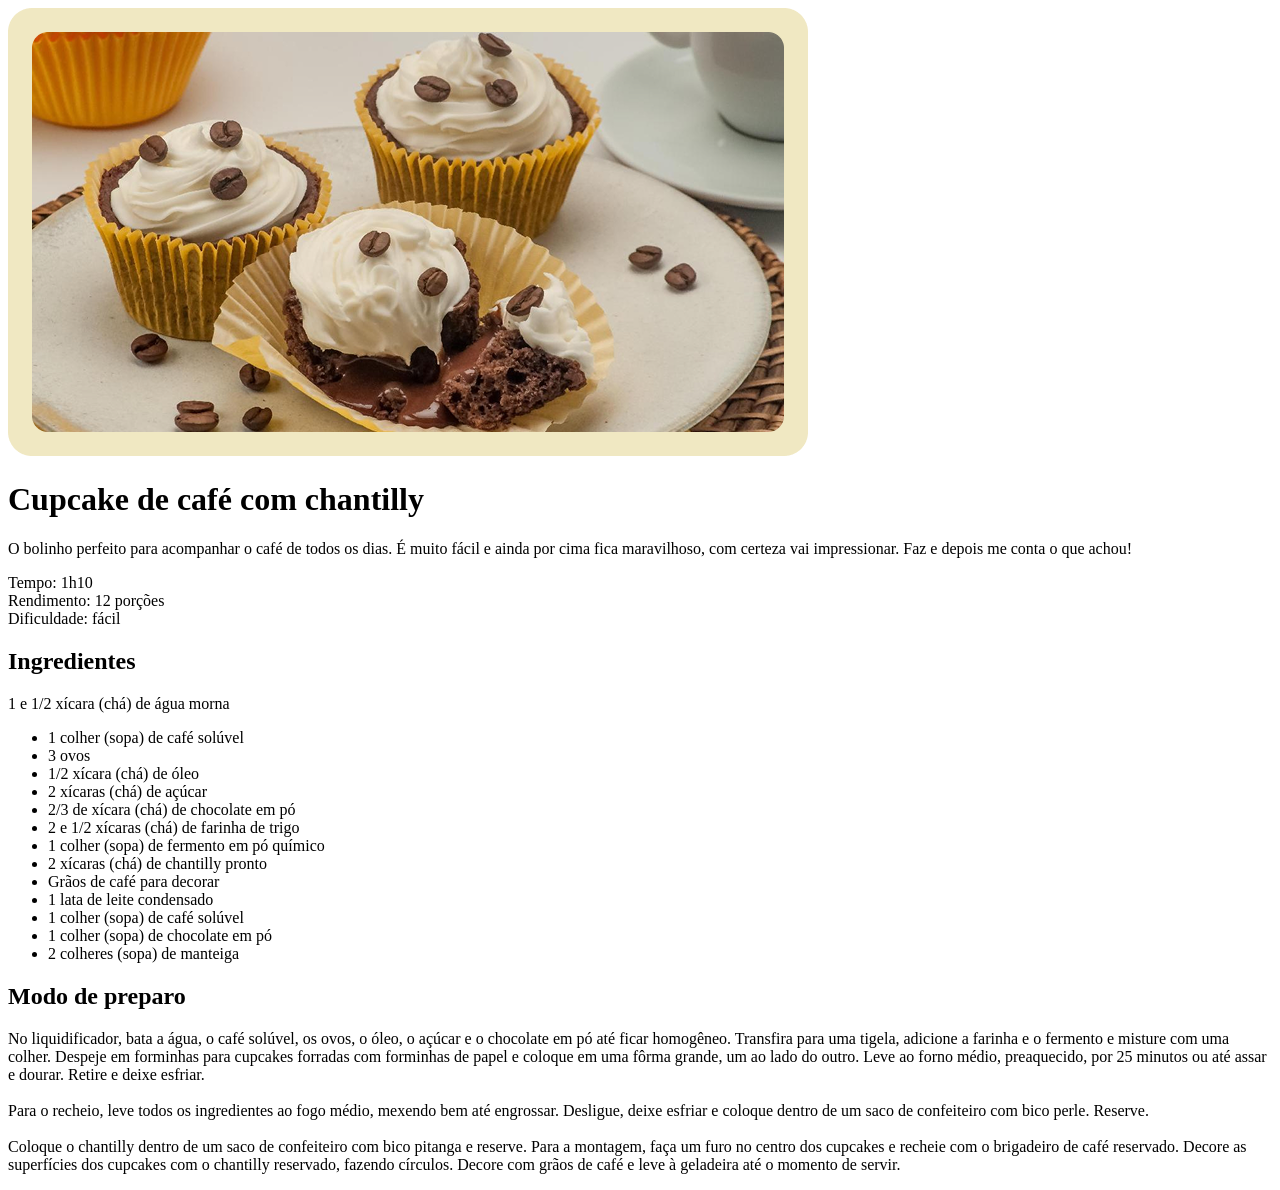
==== coffee-cake-cookies/index.html @ 85d037fb "Add coffee cake cookies project" ====
<!DOCTYPE html>
<html lang="pt-br">
    <head>
        <meta charset="UTF-8">
        <meta name="viewport" content="width=device-width, initial-scale=1.0">
        <title> Página de Receita</title>
        <link rel="stylesheet" href="style.css">
    </head>
    <body>
        <div id="page">
            <img src="assets/main-image.png" alt="Imagem de um cupcake com grãos de café e chantilly">
            <main>
                <section id="about"></section>
                <h1>Cupcake de café com chantilly</h1>
                <p>O bolinho perfeito para acompanhar o café de todos os dias. 
                    É muito fácil e ainda por cima fica maravilhoso, com certeza vai impressionar. 
                    Faz e depois me conta o que achou!</p>
                <p>Tempo: 1h10 <br> Rendimento: 12 porções<br> Dificuldade: fácil</p>
                <section id="ingredients"></section>
                <h2>Ingredientes</h2>
                <p>1 e 1/2 xícara (chá) de água morna
                    <ul>
                        <li>1 colher (sopa) de café solúvel</li>
                        <li>3 ovos</li>
                        <li>1/2 xícara (chá) de óleo</li>
                        <li>2 xícaras (chá) de açúcar</li>
                        <li>2/3 de xícara (chá) de chocolate em pó</li>
                        <li>2 e 1/2 xícaras (chá) de farinha de trigo</li>
                        <li>1 colher (sopa) de fermento em pó químico</li>
                        <li>2 xícaras (chá) de chantilly pronto</li>
                        <li>Grãos de café para decorar</li>
                        <li>1 lata de leite condensado</li>
                        <li>1 colher (sopa) de café solúvel</li>
                        <li>1 colher (sopa) de chocolate em pó</li>
                        <li>2 colheres (sopa) de manteiga</li>
                    </ul>
                <section id="preparation"></section>
                <h2>Modo de preparo</h2>
                <p>No liquidificador, bata a água, o café solúvel, os ovos, o óleo, o açúcar e o chocolate em pó até ficar homogêneo. Transfira para uma tigela, adicione a farinha e o fermento e misture com uma colher. 
                    Despeje em forminhas para cupcakes forradas com forminhas de papel e coloque em uma fôrma grande, um ao lado do outro. 
                    Leve ao forno médio, preaquecido, por 25 minutos ou até assar e dourar. Retire e deixe esfriar.<br><br>
                    Para o recheio, leve todos os ingredientes ao fogo médio, mexendo bem até engrossar. Desligue, deixe esfriar e coloque dentro de um saco de confeiteiro com bico perle. 
                    Reserve.<br><br> Coloque o chantilly dentro de um saco de confeiteiro com bico pitanga e reserve. 
                    Para a montagem, faça um furo no centro dos cupcakes e recheie com o brigadeiro de café reservado. Decore as superfícies dos cupcakes com o chantilly reservado, fazendo círculos. Decore com grãos de café e leve à geladeira até o momento de servir.</p>
            </main>

        </div>

    </body>
</html>
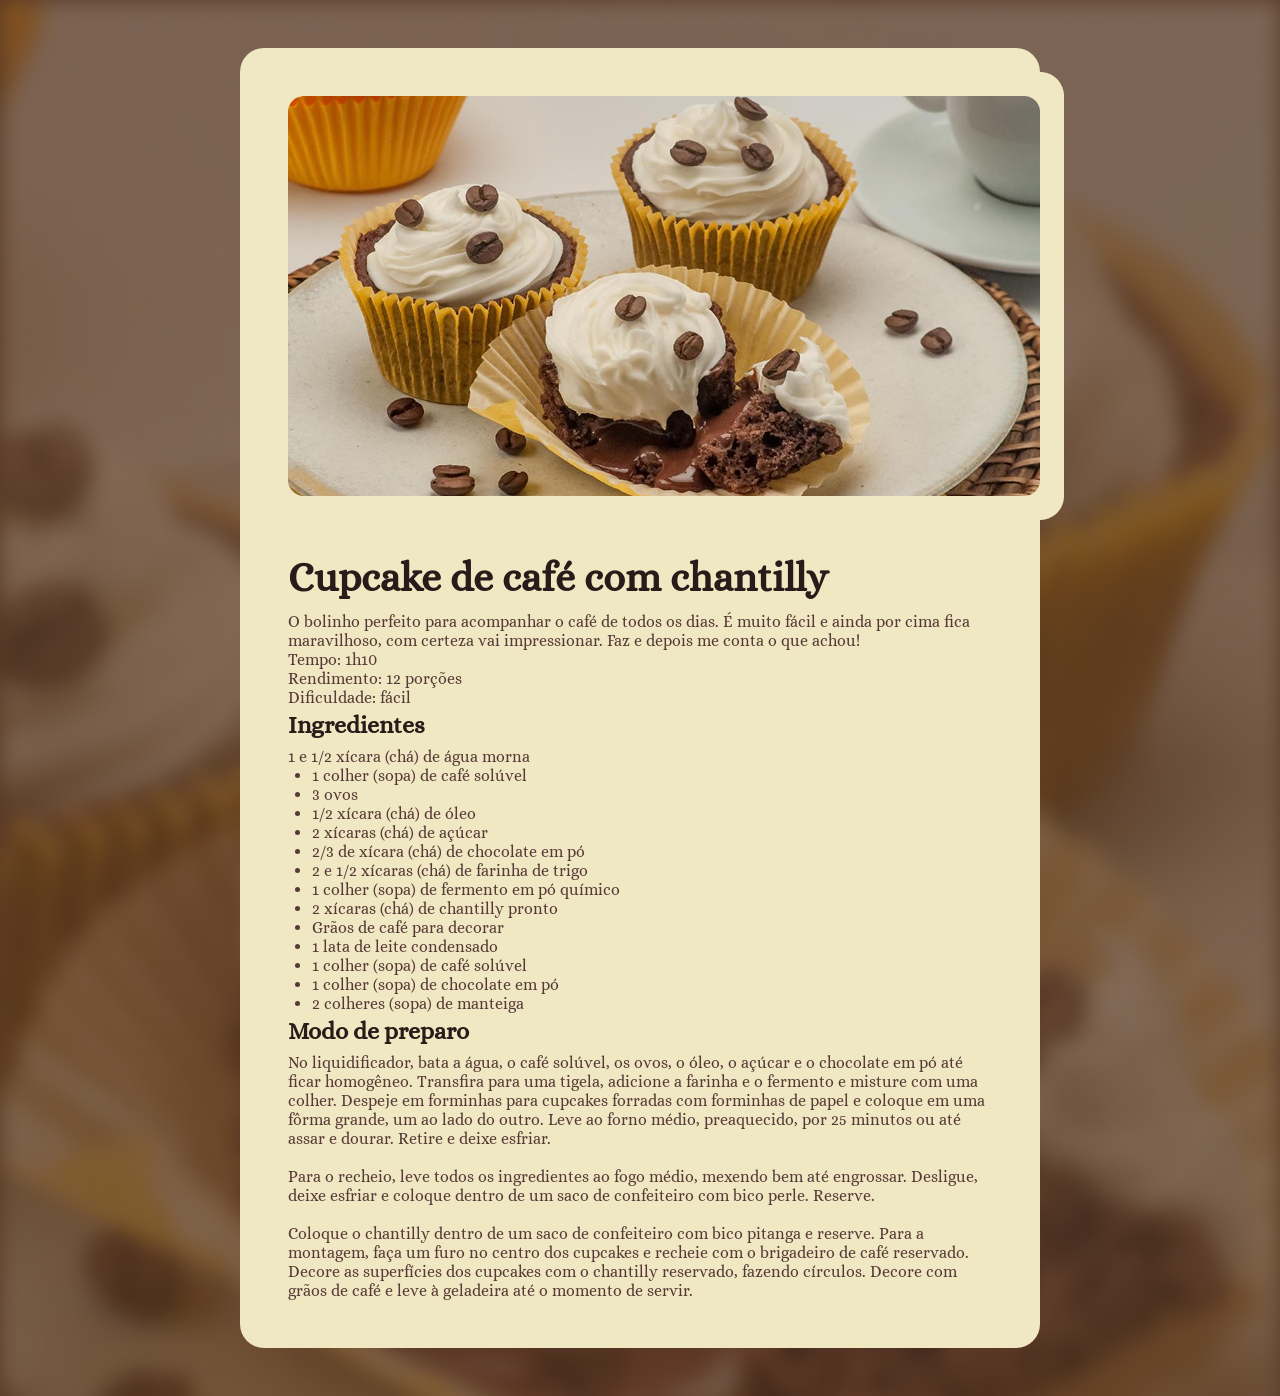
==== commit 37b4f8bf: "adding style" ====
--- a/coffee-cake-cookies/index.html
+++ b/coffee-cake-cookies/index.html
@@ -1,50 +1,63 @@
 <!DOCTYPE html>
 <html lang="pt-br">
-    <head>
-        <meta charset="UTF-8">
-        <meta name="viewport" content="width=device-width, initial-scale=1.0">
-        <title> Página de Receita</title>
-        <link rel="stylesheet" href="style.css">
-    </head>
-    <body>
-        <div id="page">
-            <img src="assets/main-image.png" alt="Imagem de um cupcake com grãos de café e chantilly">
-            <main>
-                <section id="about"></section>
-                <h1>Cupcake de café com chantilly</h1>
-                <p>O bolinho perfeito para acompanhar o café de todos os dias. 
-                    É muito fácil e ainda por cima fica maravilhoso, com certeza vai impressionar. 
-                    Faz e depois me conta o que achou!</p>
-                <p>Tempo: 1h10 <br> Rendimento: 12 porções<br> Dificuldade: fácil</p>
-                <section id="ingredients"></section>
-                <h2>Ingredientes</h2>
-                <p>1 e 1/2 xícara (chá) de água morna
-                    <ul>
-                        <li>1 colher (sopa) de café solúvel</li>
-                        <li>3 ovos</li>
-                        <li>1/2 xícara (chá) de óleo</li>
-                        <li>2 xícaras (chá) de açúcar</li>
-                        <li>2/3 de xícara (chá) de chocolate em pó</li>
-                        <li>2 e 1/2 xícaras (chá) de farinha de trigo</li>
-                        <li>1 colher (sopa) de fermento em pó químico</li>
-                        <li>2 xícaras (chá) de chantilly pronto</li>
-                        <li>Grãos de café para decorar</li>
-                        <li>1 lata de leite condensado</li>
-                        <li>1 colher (sopa) de café solúvel</li>
-                        <li>1 colher (sopa) de chocolate em pó</li>
-                        <li>2 colheres (sopa) de manteiga</li>
-                    </ul>
+
+<head>
+    <meta charset="UTF-8">
+    <meta name="viewport" content="width=device-width, initial-scale=1.0">
+    <title> Página de Receita</title>
+    <link rel="stylesheet" href="style.css">
+    <link rel="preconnect" href="https://fonts.googleapis.com">
+    <link rel="preconnect" href="https://fonts.gstatic.com" crossorigin>
+    <link href="https://fonts.googleapis.com/css2?family=Alice&display=swap" rel="stylesheet">
+</head>
+
+<body>
+    <div id="page">
+        <img src="assets/main-image.png" alt="Imagem de um cupcake com grãos de café e chantilly">
+        <main>
+            <section id="about"></section>
+            <h1>Cupcake de café com chantilly</h1>
+            <p>O bolinho perfeito para acompanhar o café de todos os dias.
+                É muito fácil e ainda por cima fica maravilhoso, com certeza vai impressionar.
+                Faz e depois me conta o que achou!</p>
+            <p>Tempo: 1h10 <br> Rendimento: 12 porções<br> Dificuldade: fácil</p>
+            <section id="ingredients"></section>
+            <h2>Ingredientes</h2>
+            <p>1 e 1/2 xícara (chá) de água morna
+                <ul>
+                    <li>1 colher (sopa) de café solúvel</li>
+                    <li>3 ovos</li>
+                    <li>1/2 xícara (chá) de óleo</li>
+                    <li>2 xícaras (chá) de açúcar</li>
+                    <li>2/3 de xícara (chá) de chocolate em pó</li>
+                    <li>2 e 1/2 xícaras (chá) de farinha de trigo</li>
+                    <li>1 colher (sopa) de fermento em pó químico</li>
+                    <li>2 xícaras (chá) de chantilly pronto</li>
+                    <li>Grãos de café para decorar</li>
+                    <li>1 lata de leite condensado</li>
+                    <li>1 colher (sopa) de café solúvel</li>
+                    <li>1 colher (sopa) de chocolate em pó</li>
+                    <li>2 colheres (sopa) de manteiga</li>
+                </ul>
                 <section id="preparation"></section>
                 <h2>Modo de preparo</h2>
-                <p>No liquidificador, bata a água, o café solúvel, os ovos, o óleo, o açúcar e o chocolate em pó até ficar homogêneo. Transfira para uma tigela, adicione a farinha e o fermento e misture com uma colher. 
-                    Despeje em forminhas para cupcakes forradas com forminhas de papel e coloque em uma fôrma grande, um ao lado do outro. 
-                    Leve ao forno médio, preaquecido, por 25 minutos ou até assar e dourar. Retire e deixe esfriar.<br><br>
-                    Para o recheio, leve todos os ingredientes ao fogo médio, mexendo bem até engrossar. Desligue, deixe esfriar e coloque dentro de um saco de confeiteiro com bico perle. 
-                    Reserve.<br><br> Coloque o chantilly dentro de um saco de confeiteiro com bico pitanga e reserve. 
-                    Para a montagem, faça um furo no centro dos cupcakes e recheie com o brigadeiro de café reservado. Decore as superfícies dos cupcakes com o chantilly reservado, fazendo círculos. Decore com grãos de café e leve à geladeira até o momento de servir.</p>
-            </main>
+                <p>No liquidificador, bata a água, o café solúvel, os ovos, o óleo, o açúcar e o chocolate em pó até
+                    ficar homogêneo. Transfira para uma tigela, adicione a farinha e o fermento e misture com uma
+                    colher.
+                    Despeje em forminhas para cupcakes forradas com forminhas de papel e coloque em uma fôrma grande, um
+                    ao lado do outro.
+                    Leve ao forno médio, preaquecido, por 25 minutos ou até assar e dourar. Retire e deixe
+                    esfriar.<br><br>
+                    Para o recheio, leve todos os ingredientes ao fogo médio, mexendo bem até engrossar. Desligue, deixe
+                    esfriar e coloque dentro de um saco de confeiteiro com bico perle.
+                    Reserve.<br><br> Coloque o chantilly dentro de um saco de confeiteiro com bico pitanga e reserve.
+                    Para a montagem, faça um furo no centro dos cupcakes e recheie com o brigadeiro de café reservado.
+                    Decore as superfícies dos cupcakes com o chantilly reservado, fazendo círculos. Decore com grãos de
+                    café e leve à geladeira até o momento de servir.</p>
+        </main>
 
-        </div>
+    </div>
 
-    </body>
+</body>
+
 </html>
--- a/coffee-cake-cookies/style.css
+++ b/coffee-cake-cookies/style.css
@@ -0,0 +1,59 @@
+*{
+    margin: 0;
+    padding: 0;
+}
+
+:root {
+    font-family: "Alice", serif;
+    color: #573A37
+}
+
+body {
+    background-image: url(assets/bg.jpg);
+    background-size: cover;
+}
+
+#page {
+    box-sizing: border-box;
+    width: 800px;
+    padding: 24px;
+    background-color: #F0E8C2;
+    border-radius: 24px;
+    margin: 48px auto;
+}
+
+img {
+    border-radius: 16px;
+}
+
+main{
+    padding: 24px;
+}
+
+section + section{
+    margin-top: 24px;
+}
+
+#about p + p {
+    margin-top: 12px;
+}
+
+h1 {
+    line-height: 140%;
+    font-size: 40px;
+}
+
+h2 {
+    font-size: 24px;
+}
+
+h1,
+h2 {
+    color: #291B1A;
+    margin-bottom: 4px;
+    line-height: 150%;
+}
+
+ul{
+    padding-left: 24px;
+}
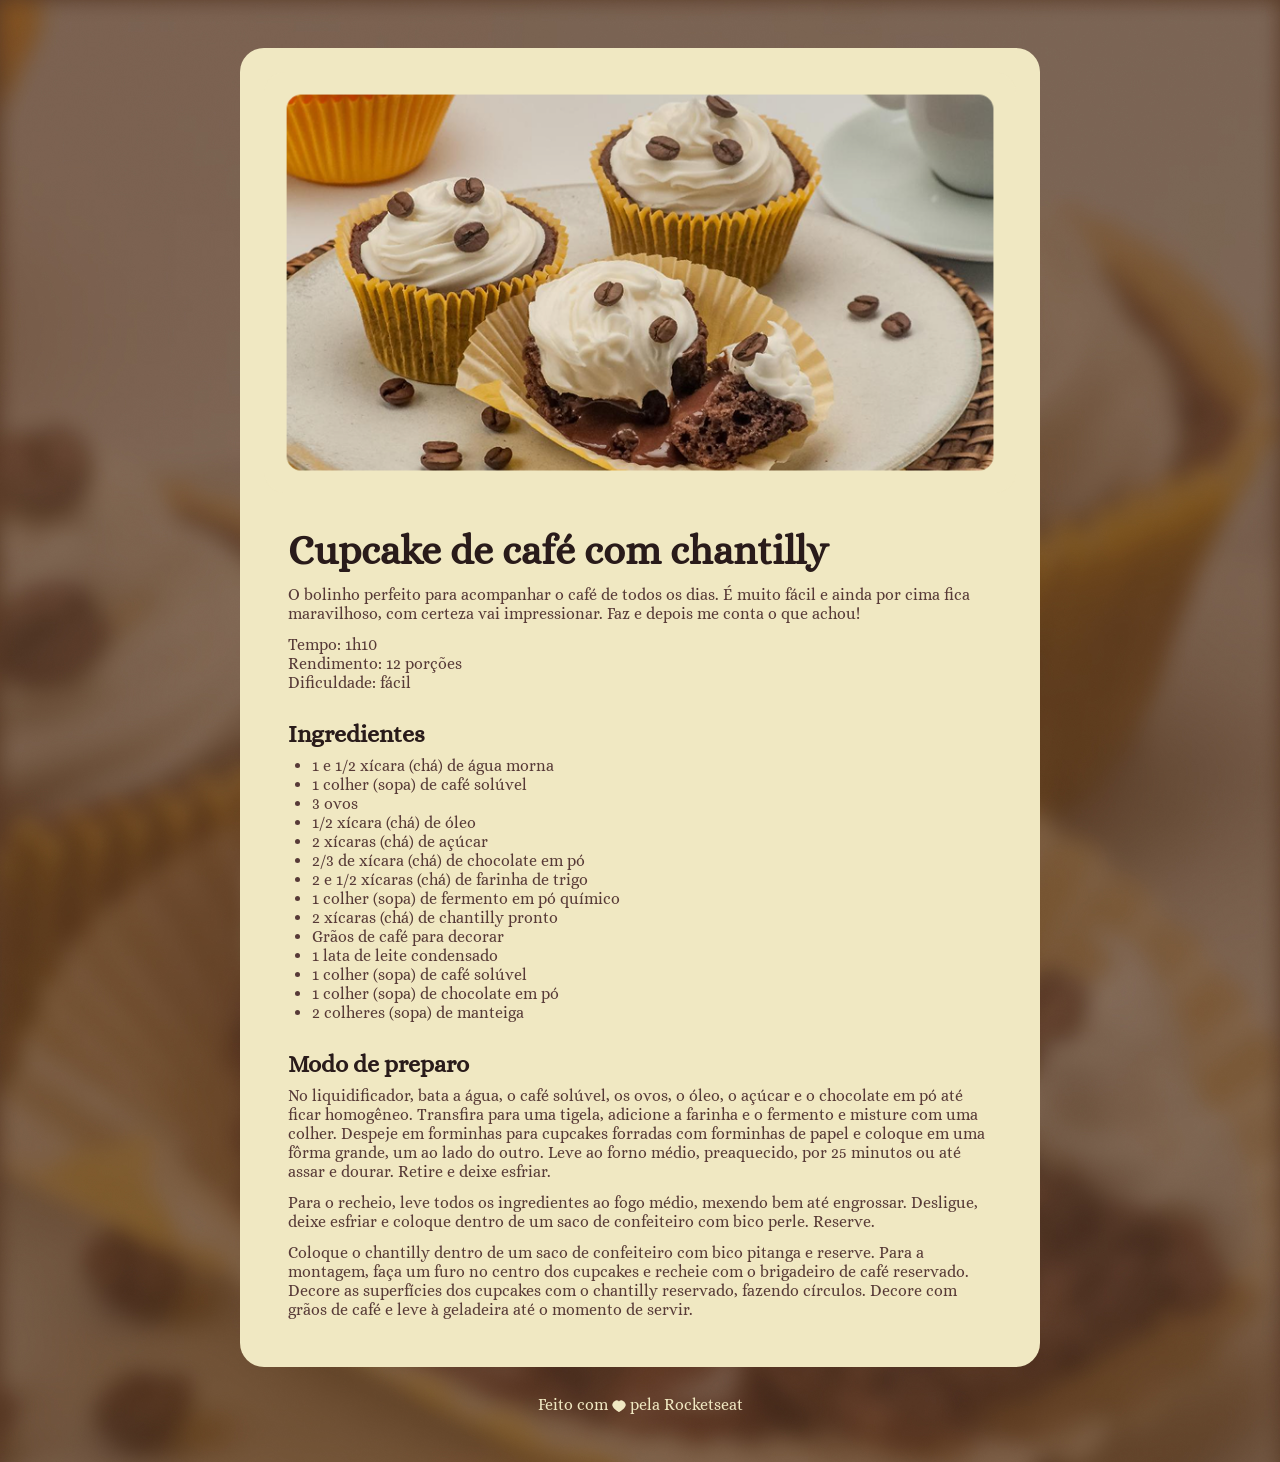
==== commit 72ccdb12: "all project" ====
--- a/coffee-cake-cookies/index.html
+++ b/coffee-cake-cookies/index.html
@@ -4,7 +4,7 @@
 <head>
     <meta charset="UTF-8">
     <meta name="viewport" content="width=device-width, initial-scale=1.0">
-    <title> Página de Receita</title>
+    <title>Página de Receita</title>
     <link rel="stylesheet" href="style.css">
     <link rel="preconnect" href="https://fonts.googleapis.com">
     <link rel="preconnect" href="https://fonts.gstatic.com" crossorigin>
@@ -15,16 +15,18 @@
     <div id="page">
         <img src="assets/main-image.png" alt="Imagem de um cupcake com grãos de café e chantilly">
         <main>
-            <section id="about"></section>
-            <h1>Cupcake de café com chantilly</h1>
-            <p>O bolinho perfeito para acompanhar o café de todos os dias.
-                É muito fácil e ainda por cima fica maravilhoso, com certeza vai impressionar.
-                Faz e depois me conta o que achou!</p>
-            <p>Tempo: 1h10 <br> Rendimento: 12 porções<br> Dificuldade: fácil</p>
-            <section id="ingredients"></section>
-            <h2>Ingredientes</h2>
-            <p>1 e 1/2 xícara (chá) de água morna
+            <section id="about">
+                <h1>Cupcake de café com chantilly</h1>
+                <p>O bolinho perfeito para acompanhar o café de todos os dias.
+                    É muito fácil e ainda por cima fica maravilhoso, com certeza vai impressionar.
+                    Faz e depois me conta o que achou!</p>
+                <p>Tempo: 1h10 <br> Rendimento: 12 porções<br> Dificuldade: fácil</p>
+            </section>
+
+            <section id="ingredients">
+                <h2>Ingredientes</h2>
                 <ul>
+                    <li>1 e 1/2 xícara (chá) de água morna</li>
                     <li>1 colher (sopa) de café solúvel</li>
                     <li>3 ovos</li>
                     <li>1/2 xícara (chá) de óleo</li>
@@ -39,7 +41,9 @@
                     <li>1 colher (sopa) de chocolate em pó</li>
                     <li>2 colheres (sopa) de manteiga</li>
                 </ul>
-                <section id="preparation"></section>
+            </section>
+
+            <section id="preparation">
                 <h2>Modo de preparo</h2>
                 <p>No liquidificador, bata a água, o café solúvel, os ovos, o óleo, o açúcar e o chocolate em pó até
                     ficar homogêneo. Transfira para uma tigela, adicione a farinha e o fermento e misture com uma
@@ -47,17 +51,18 @@
                     Despeje em forminhas para cupcakes forradas com forminhas de papel e coloque em uma fôrma grande, um
                     ao lado do outro.
                     Leve ao forno médio, preaquecido, por 25 minutos ou até assar e dourar. Retire e deixe
-                    esfriar.<br><br>
-                    Para o recheio, leve todos os ingredientes ao fogo médio, mexendo bem até engrossar. Desligue, deixe
+                    esfriar.</p>
+                <p>Para o recheio, leve todos os ingredientes ao fogo médio, mexendo bem até engrossar. Desligue, deixe
                     esfriar e coloque dentro de um saco de confeiteiro com bico perle.
-                    Reserve.<br><br> Coloque o chantilly dentro de um saco de confeiteiro com bico pitanga e reserve.
+                    Reserve.</p>
+                <p>Coloque o chantilly dentro de um saco de confeiteiro com bico pitanga e reserve.
                     Para a montagem, faça um furo no centro dos cupcakes e recheie com o brigadeiro de café reservado.
                     Decore as superfícies dos cupcakes com o chantilly reservado, fazendo círculos. Decore com grãos de
                     café e leve à geladeira até o momento de servir.</p>
+            </section>
         </main>
-
     </div>
-
+    <footer>Feito com <img src="assets/heart.svg" alt="coração"> pela Rocketseat</footer>
 </body>
 
-</html>+</html>
--- a/coffee-cake-cookies/style.css
+++ b/coffee-cake-cookies/style.css
@@ -5,7 +5,7 @@
 
 :root {
     font-family: "Alice", serif;
-    color: #573A37
+    color: #573A37;
 }
 
 body {
@@ -19,7 +19,12 @@
     padding: 24px;
     background-color: #F0E8C2;
     border-radius: 24px;
-    margin: 48px auto;
+    margin: 48px auto 28px;
+}
+
+#page > img {
+    width: 100%;
+    border-radius: 16px;
 }
 
 img {
@@ -34,7 +39,7 @@
     margin-top: 24px;
 }
 
-#about p + p {
+section p + p {
     margin-top: 12px;
 }
 
@@ -57,3 +62,13 @@
 ul{
     padding-left: 24px;
 }
+
+footer {
+    color: #F0E8C2;
+    text-align: center;
+    padding-bottom: 48px;
+}
+
+footer img {
+    vertical-align: middle;
+}
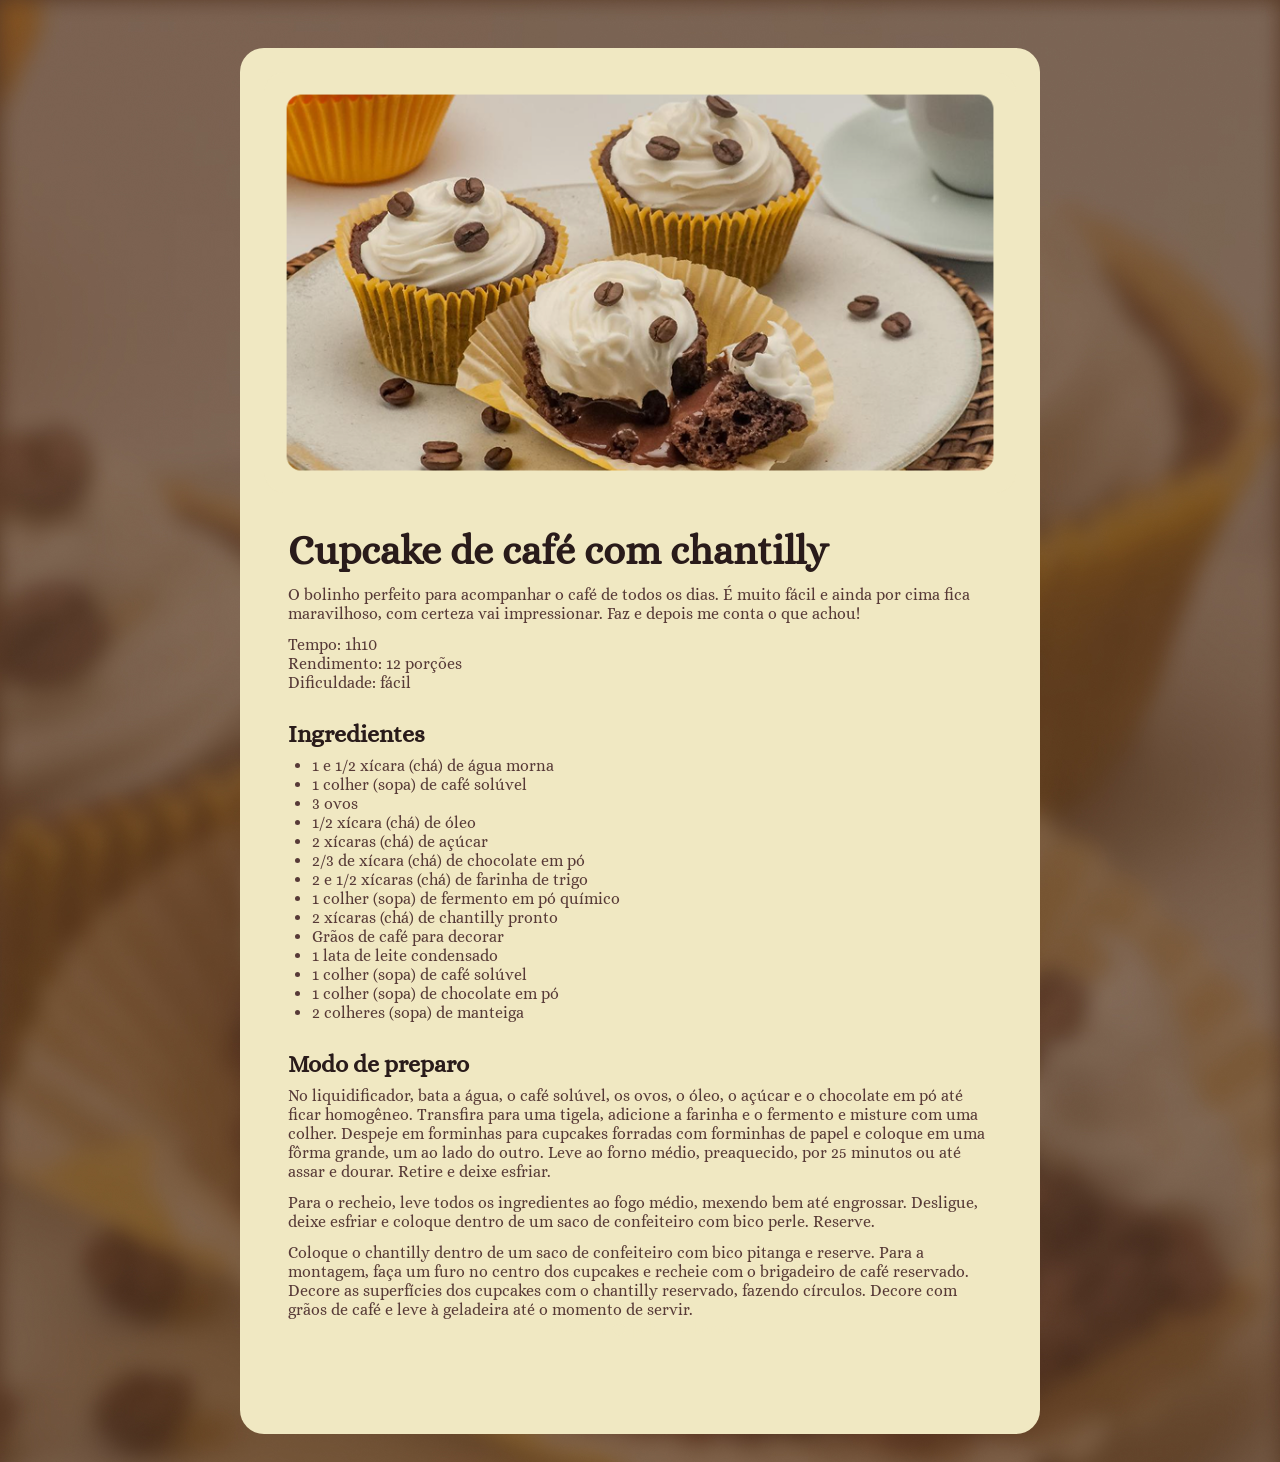
==== commit 26999478: "initial commit" ====
--- a/coffee-cake-cookies/index.html
+++ b/coffee-cake-cookies/index.html
@@ -2,6 +2,8 @@
 <html lang="pt-br">
 
 <head>
+    <link rel="preconnect" href="https://fonts.googleapis.com">
+    <link rel="preconnect" href="https://fonts.gstatic.com" crossorigin>
     <meta charset="UTF-8">
     <meta name="viewport" content="width=device-width, initial-scale=1.0">
     <title>Página de Receita</title>
@@ -9,6 +11,7 @@
     <link rel="preconnect" href="https://fonts.googleapis.com">
     <link rel="preconnect" href="https://fonts.gstatic.com" crossorigin>
     <link href="https://fonts.googleapis.com/css2?family=Alice&display=swap" rel="stylesheet">
+    <link href="https://fonts.googleapis.com/css2?family=Alice&family=Open+Sans:ital,wght@0,300..800;1,300..800&family=Poppins:wght@400;700&display=swap" rel="stylesheet">
 </head>
 
 <body>
@@ -60,9 +63,11 @@
                     Decore as superfícies dos cupcakes com o chantilly reservado, fazendo círculos. Decore com grãos de
                     café e leve à geladeira até o momento de servir.</p>
             </section>
+            <footer>Feito com <img src="assets/heart.svg" alt="coração"> pela Rocketseat</footer>
         </main>
+
     </div>
-    <footer>Feito com <img src="assets/heart.svg" alt="coração"> pela Rocketseat</footer>
+
 </body>
 
-</html>
+</html>
